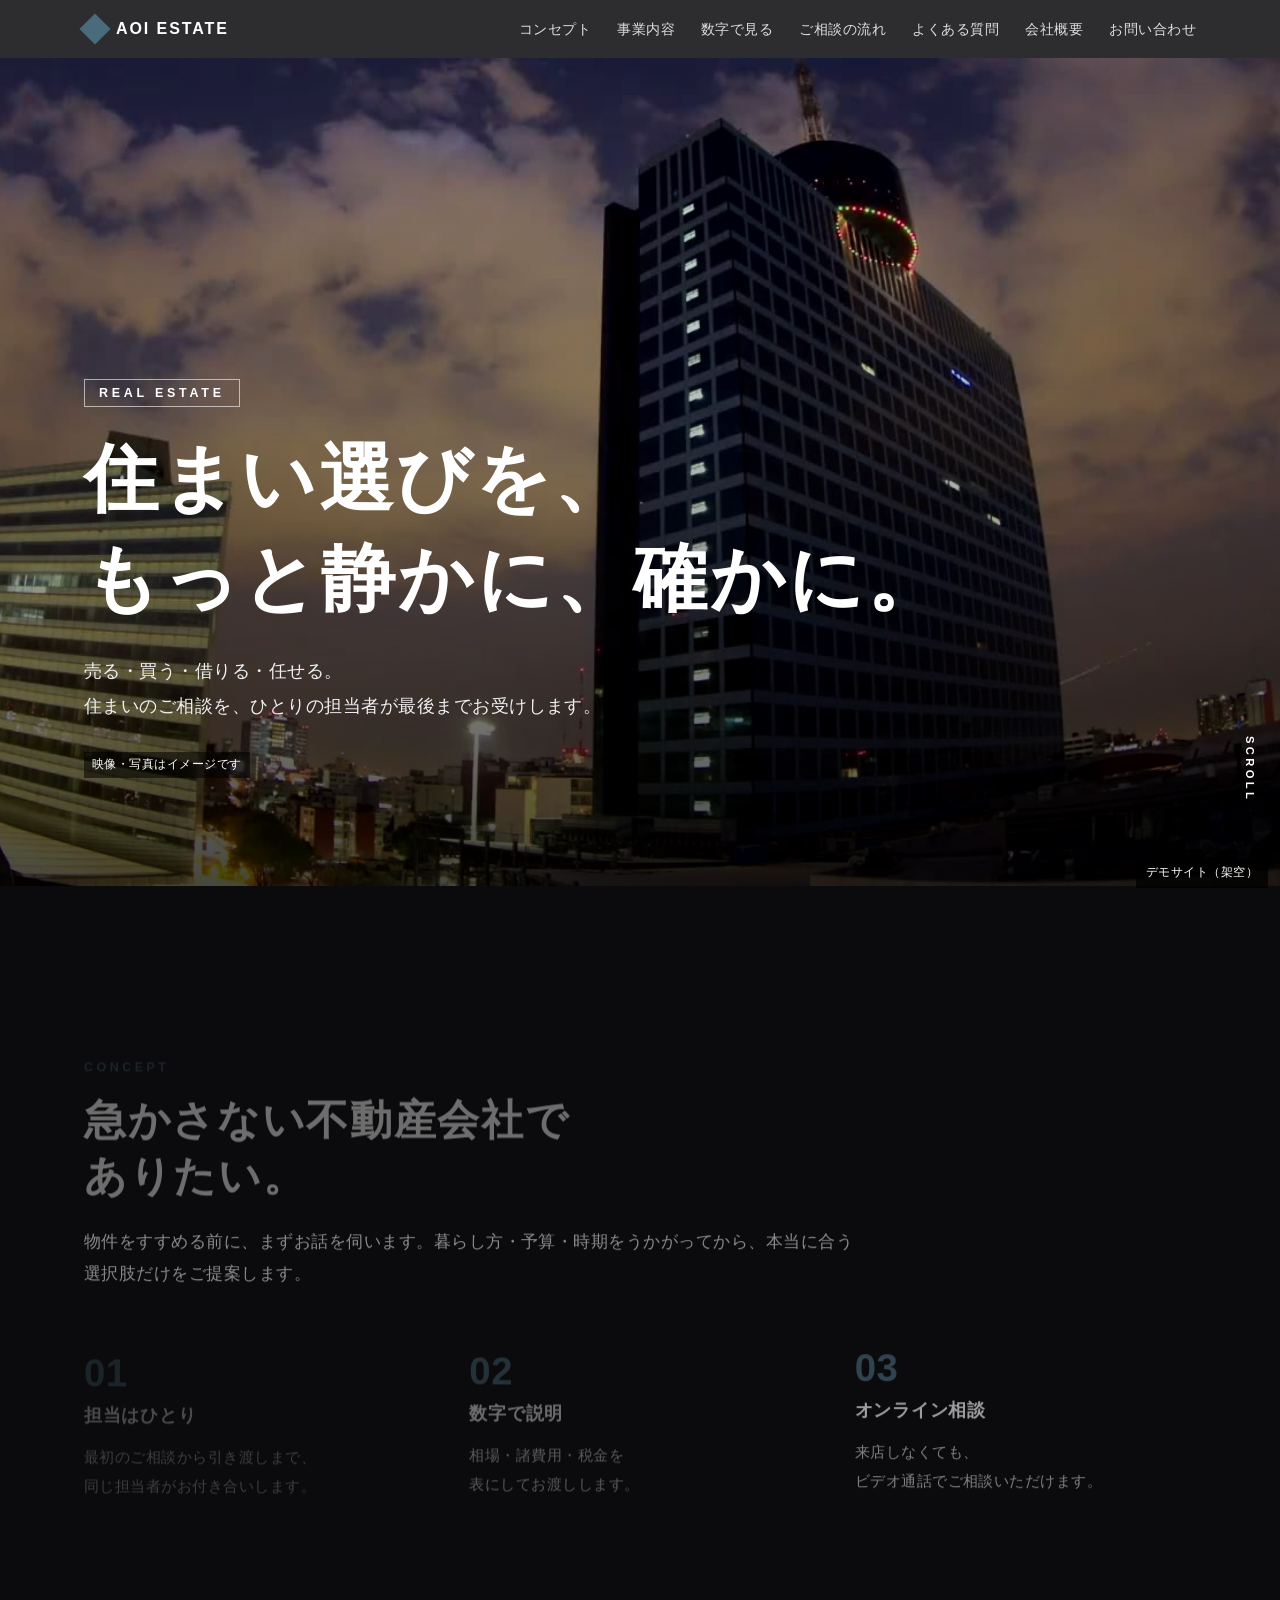
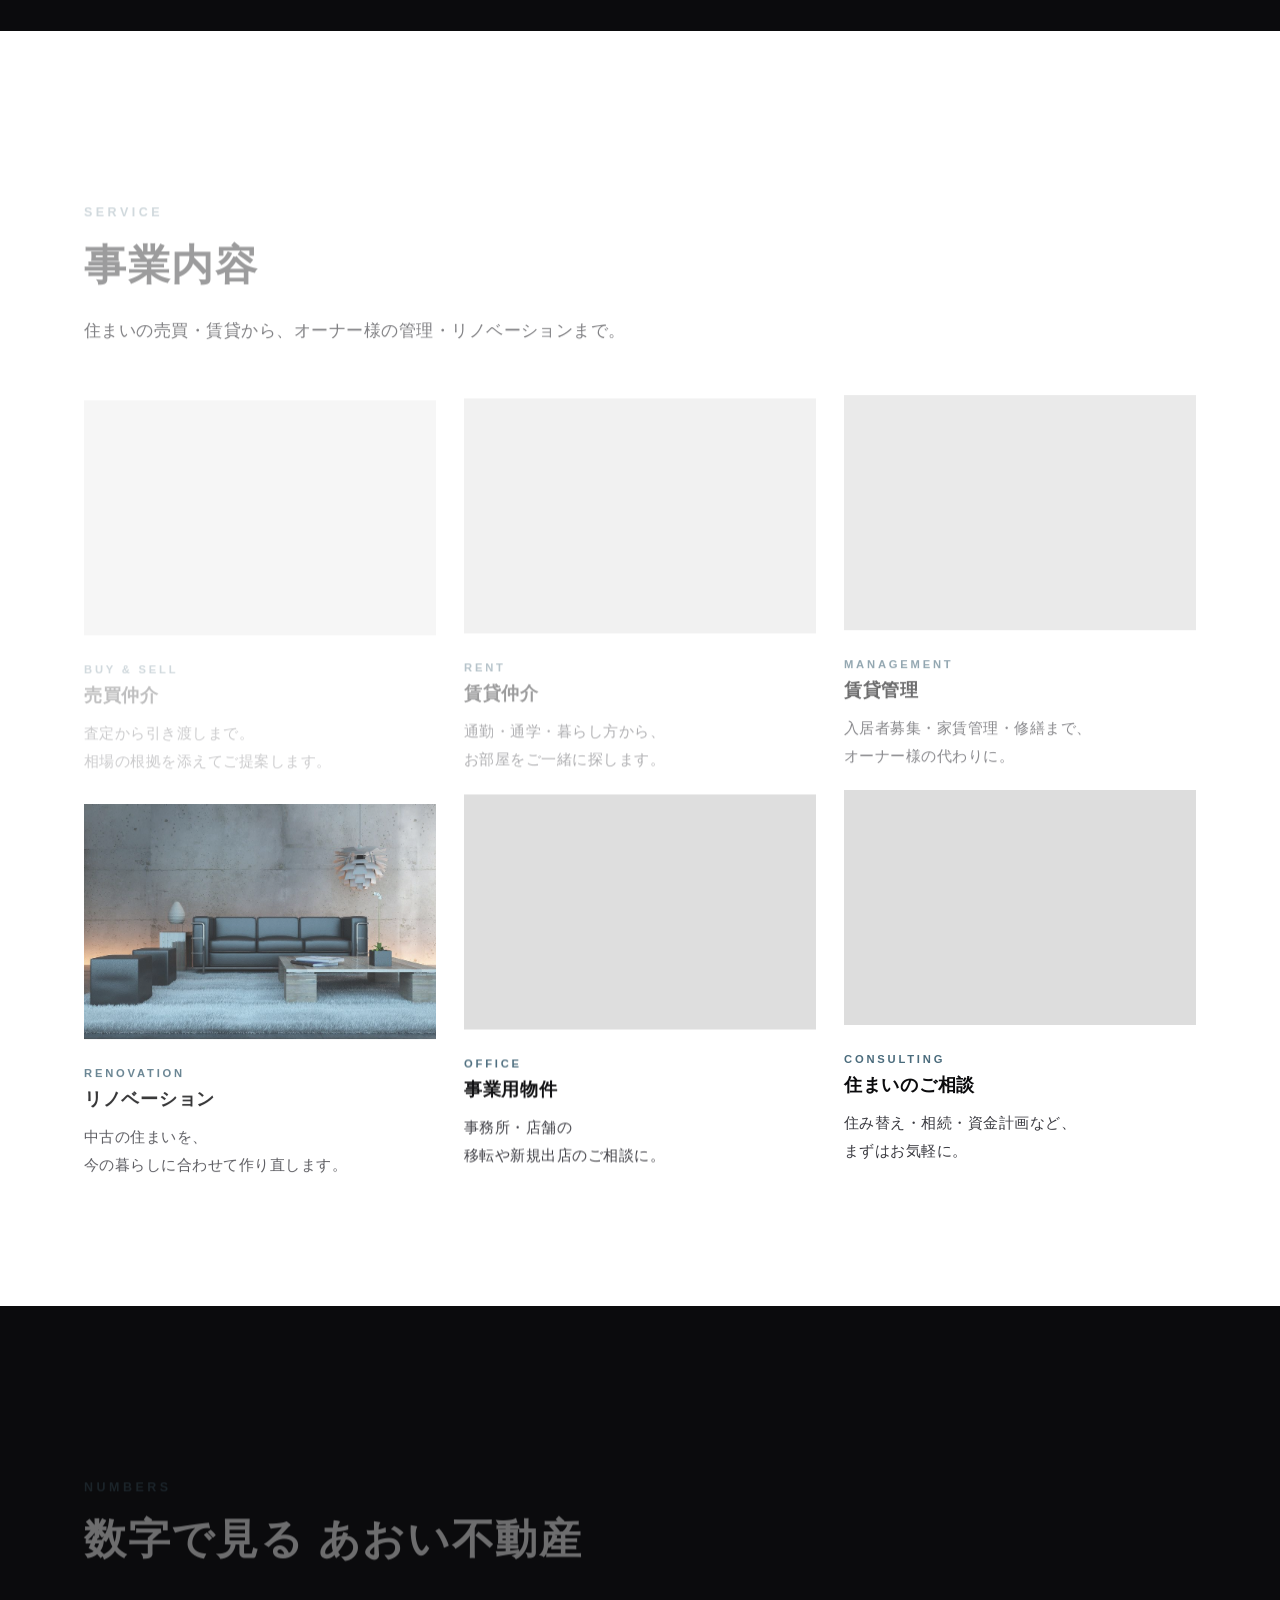
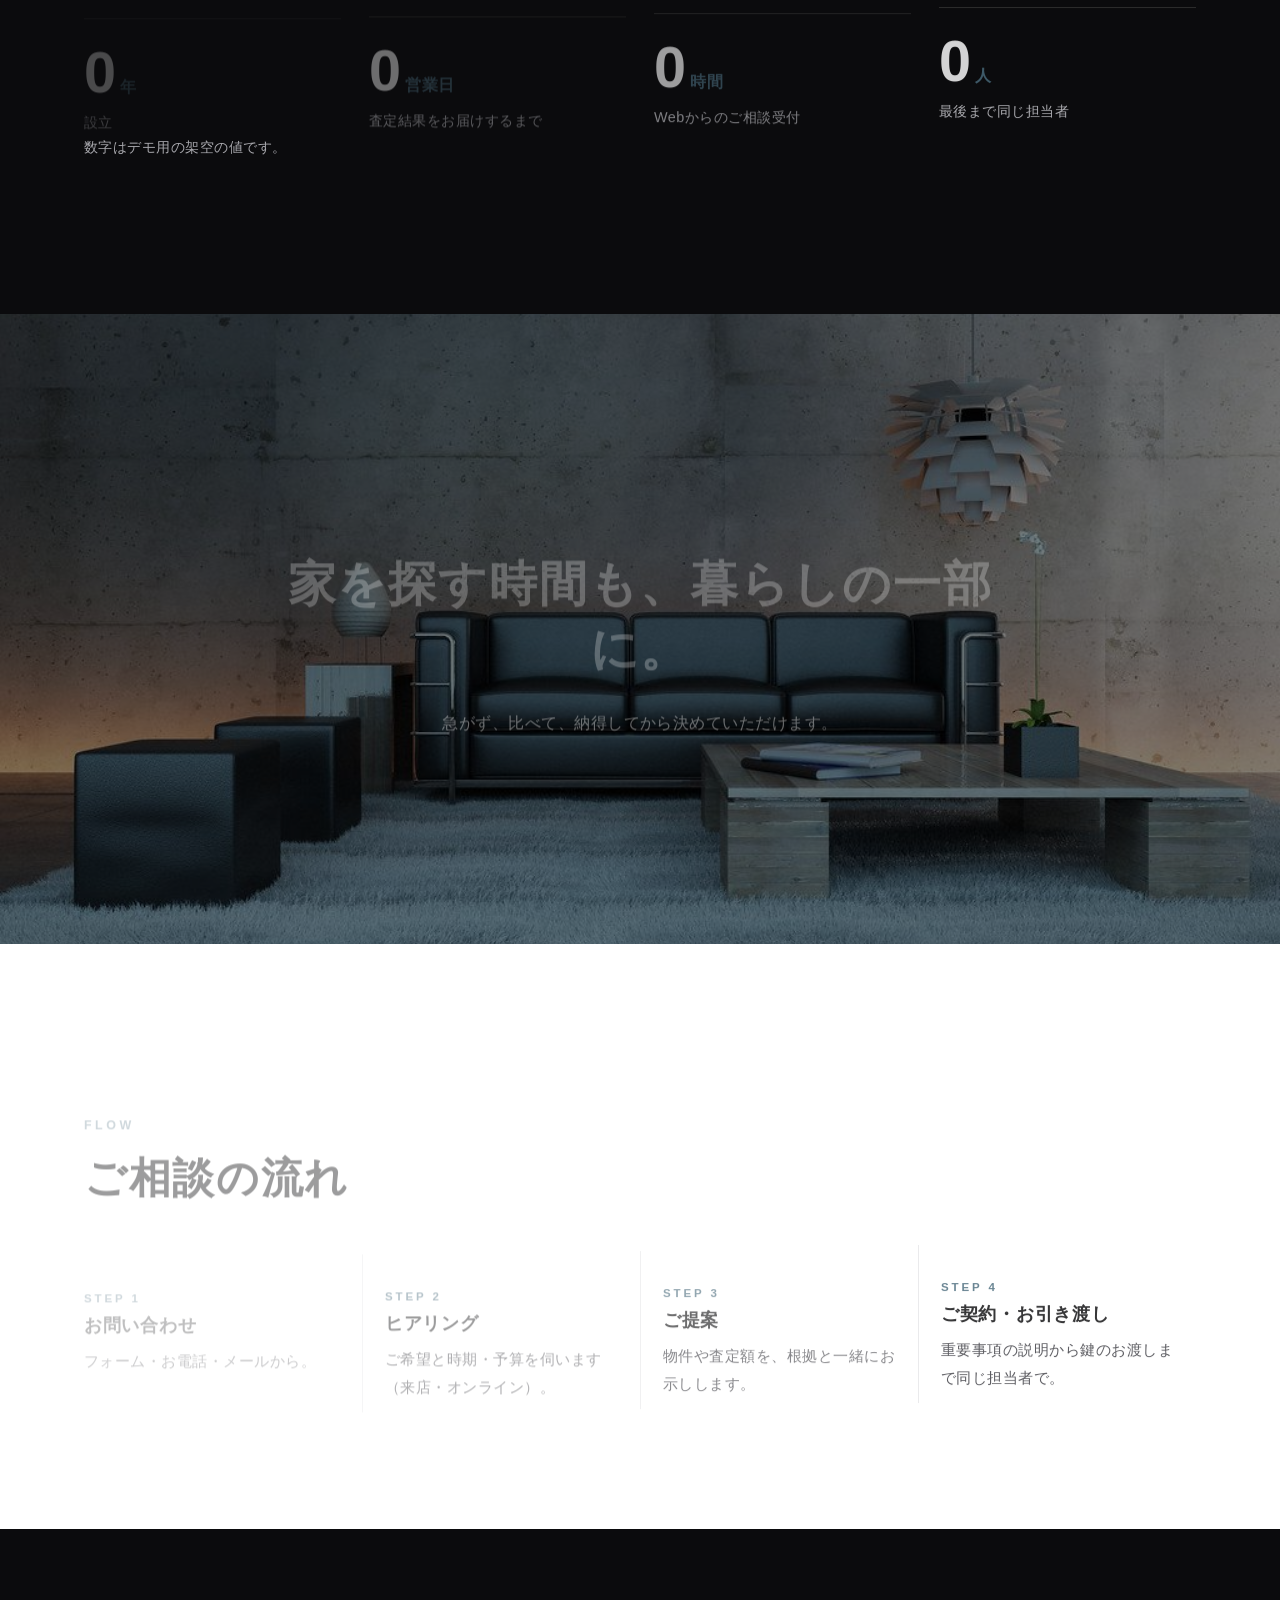
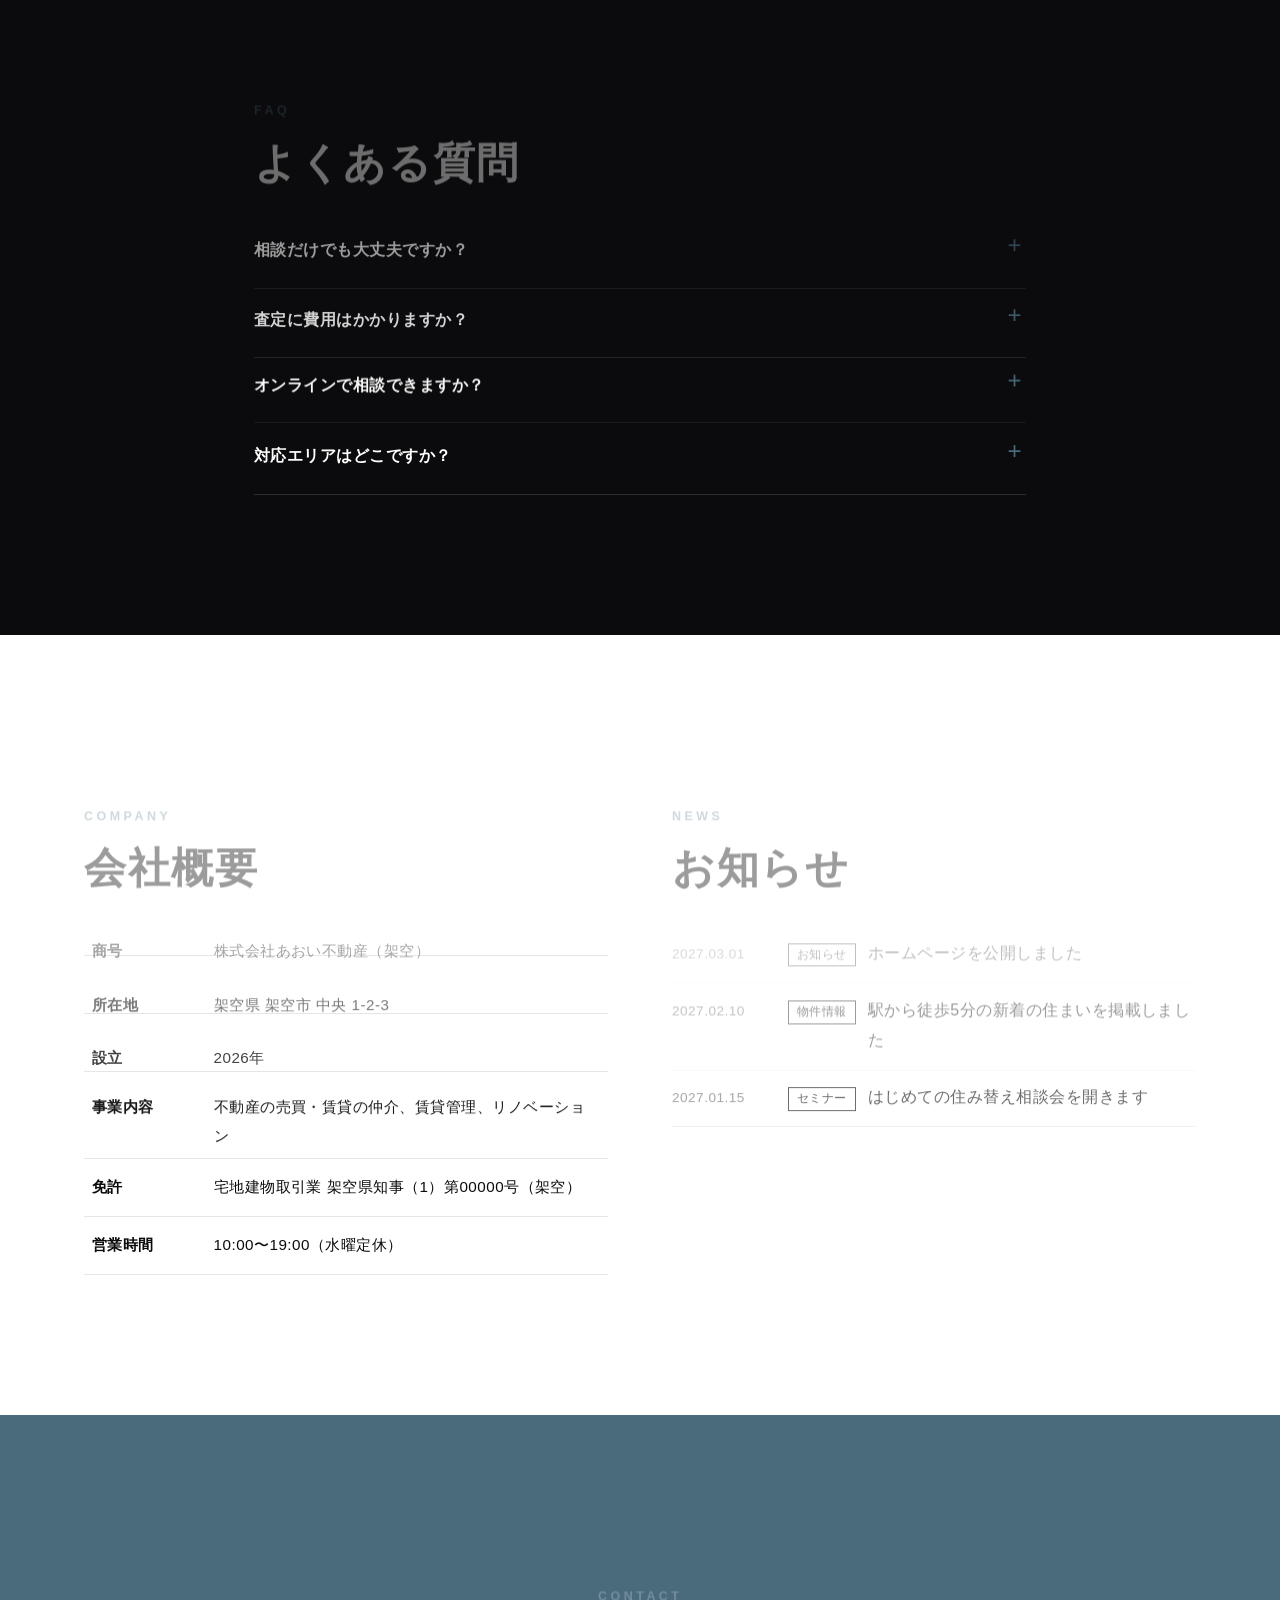
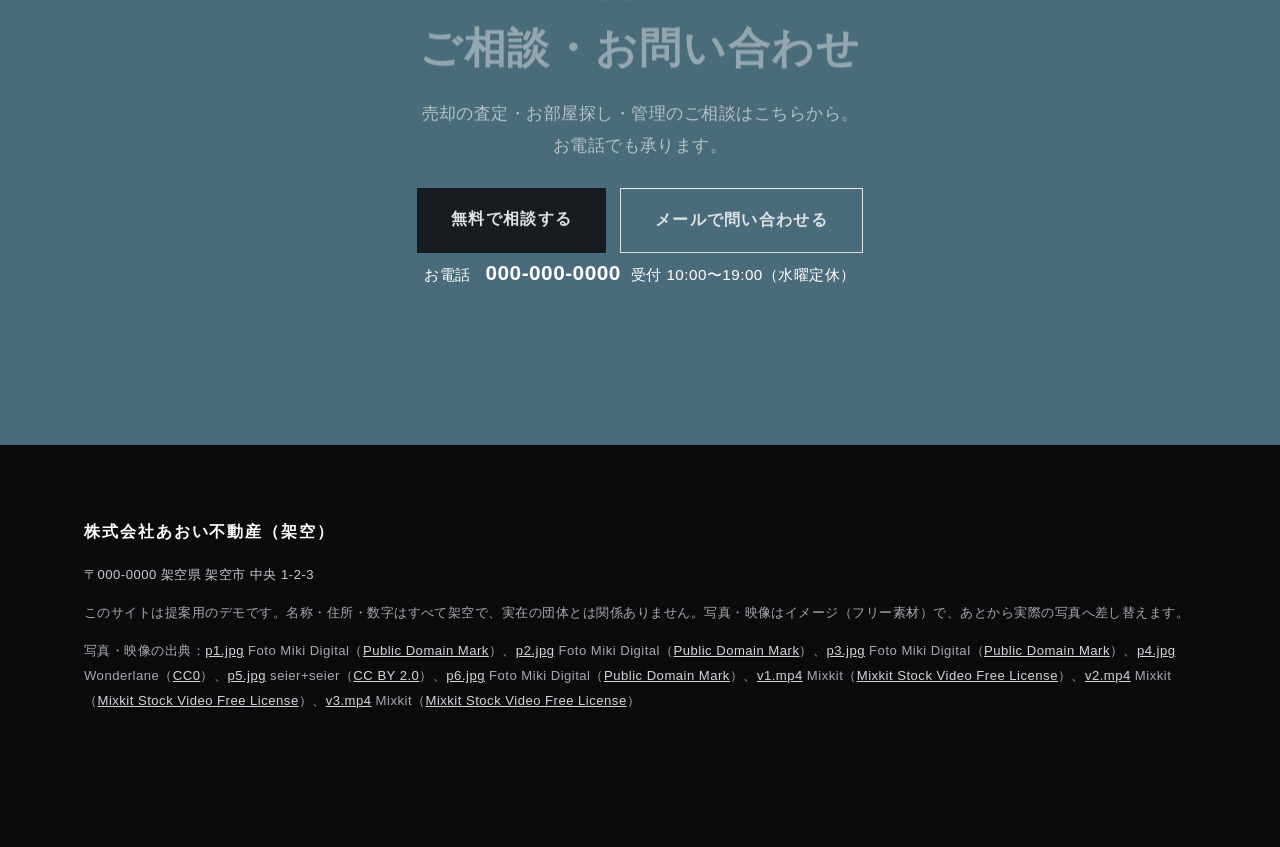
==== index.html @ 8e89cc6a "不動産会社のホームページ（デモ・架空）" ====
<!doctype html>
<html lang="ja"><head><meta charset="utf-8">
<meta name="robots" content="noindex,nofollow">
<meta http-equiv="refresh" content="0; url=realestate/">
<title>不動産会社のホームページ（デモ）</title></head>
<body><p><a href="realestate/">デモを開く</a></p></body></html>
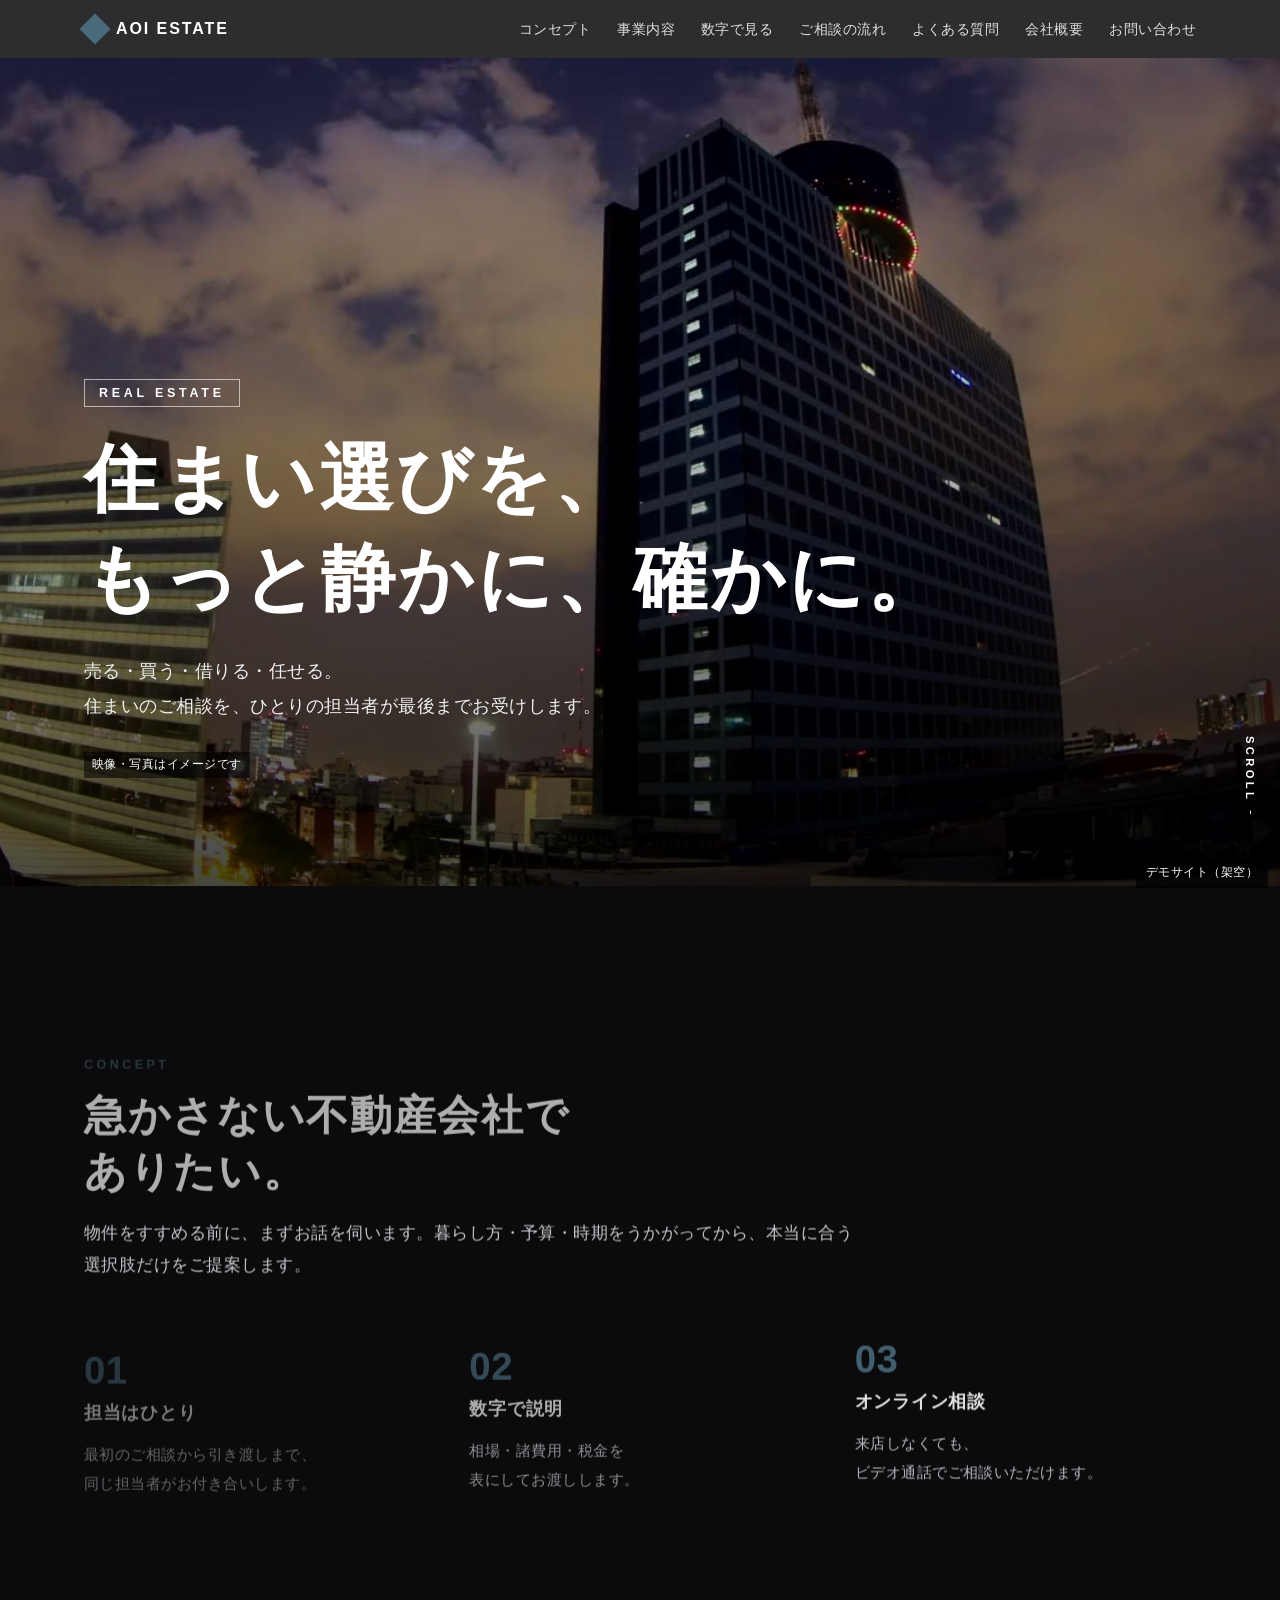
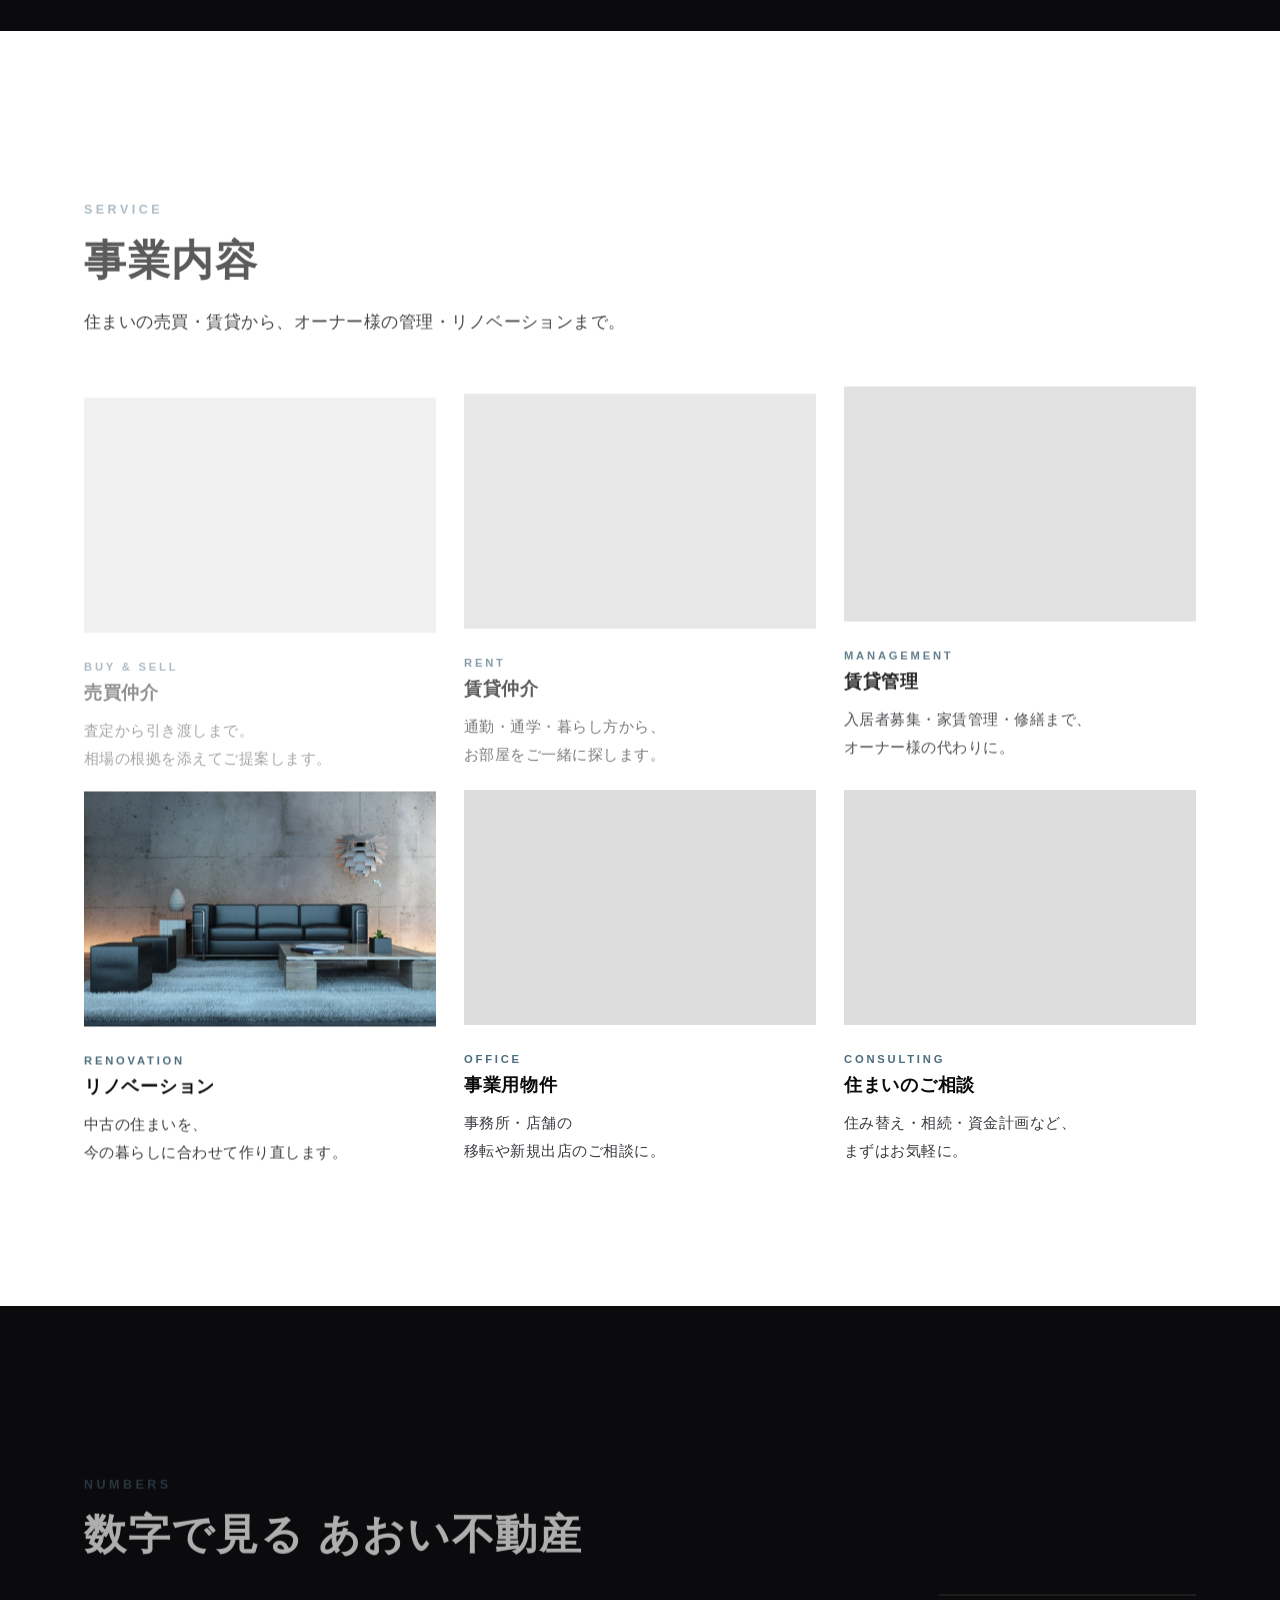
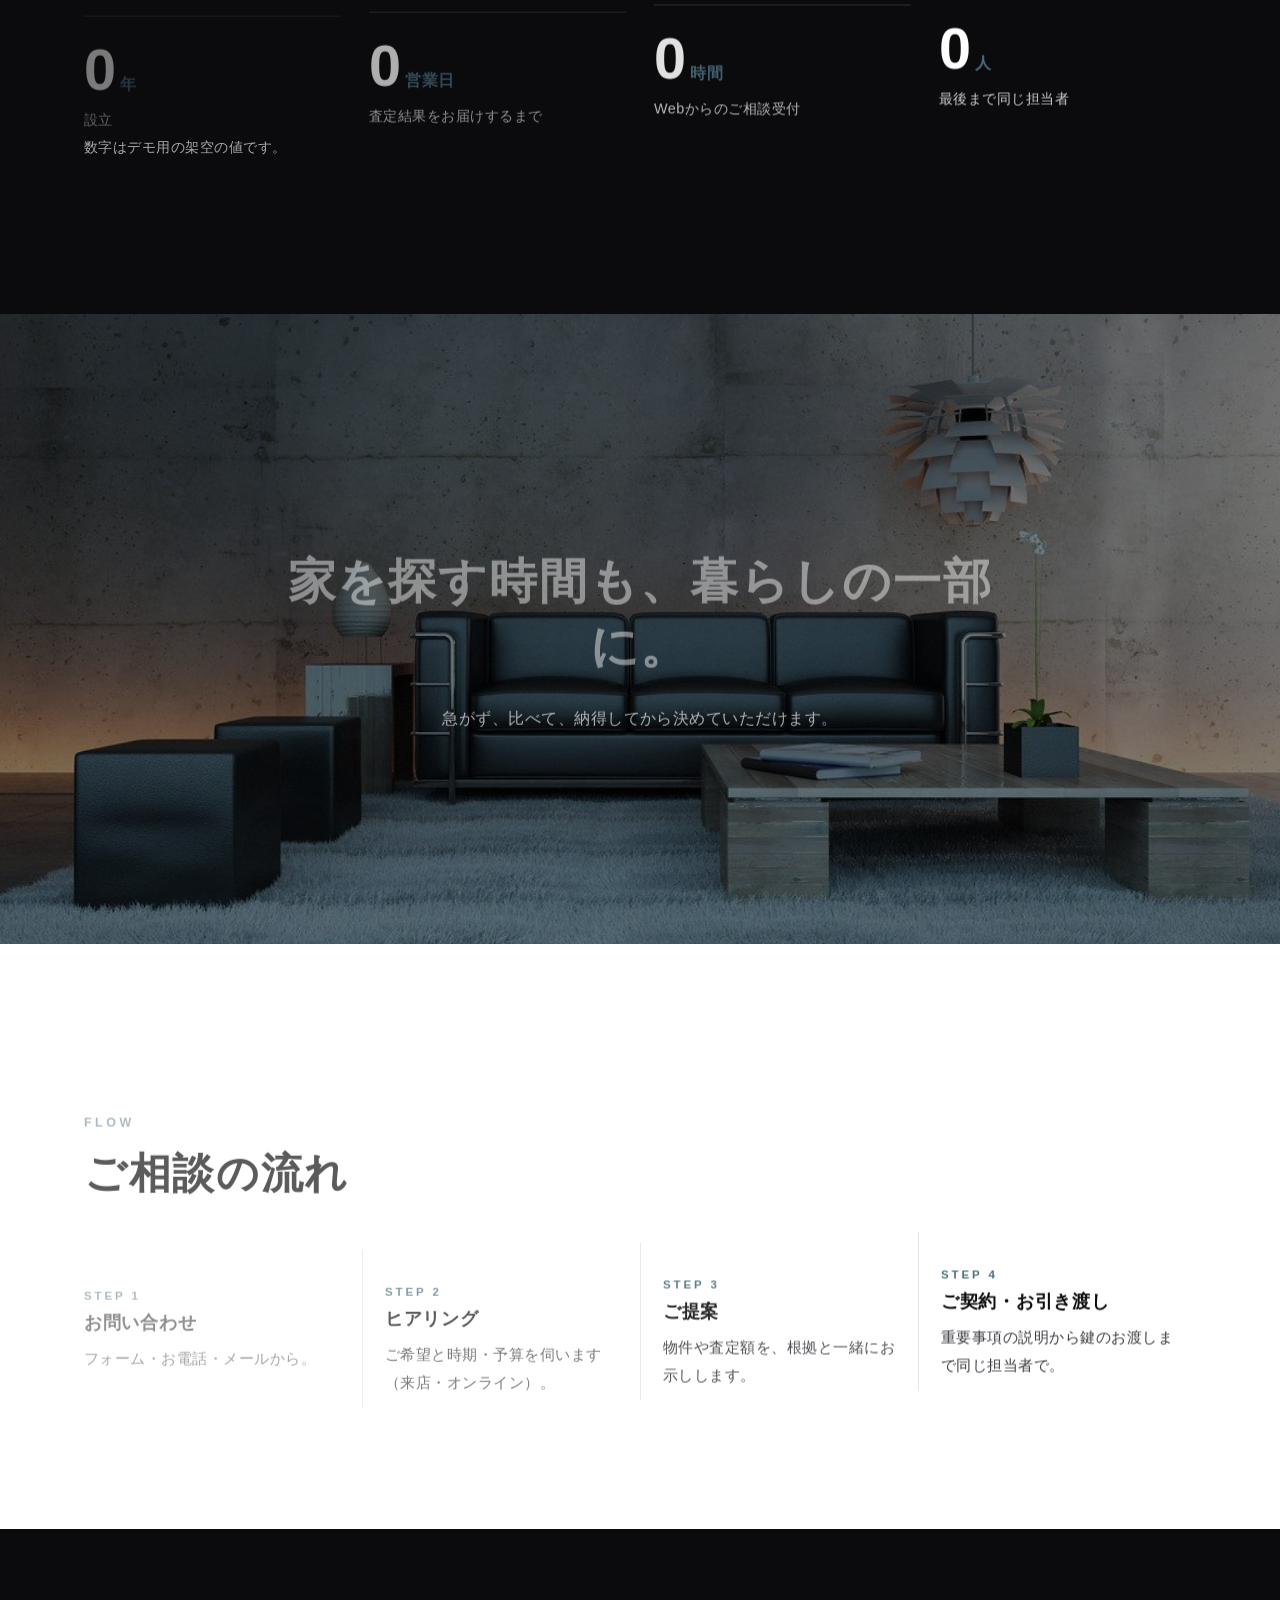
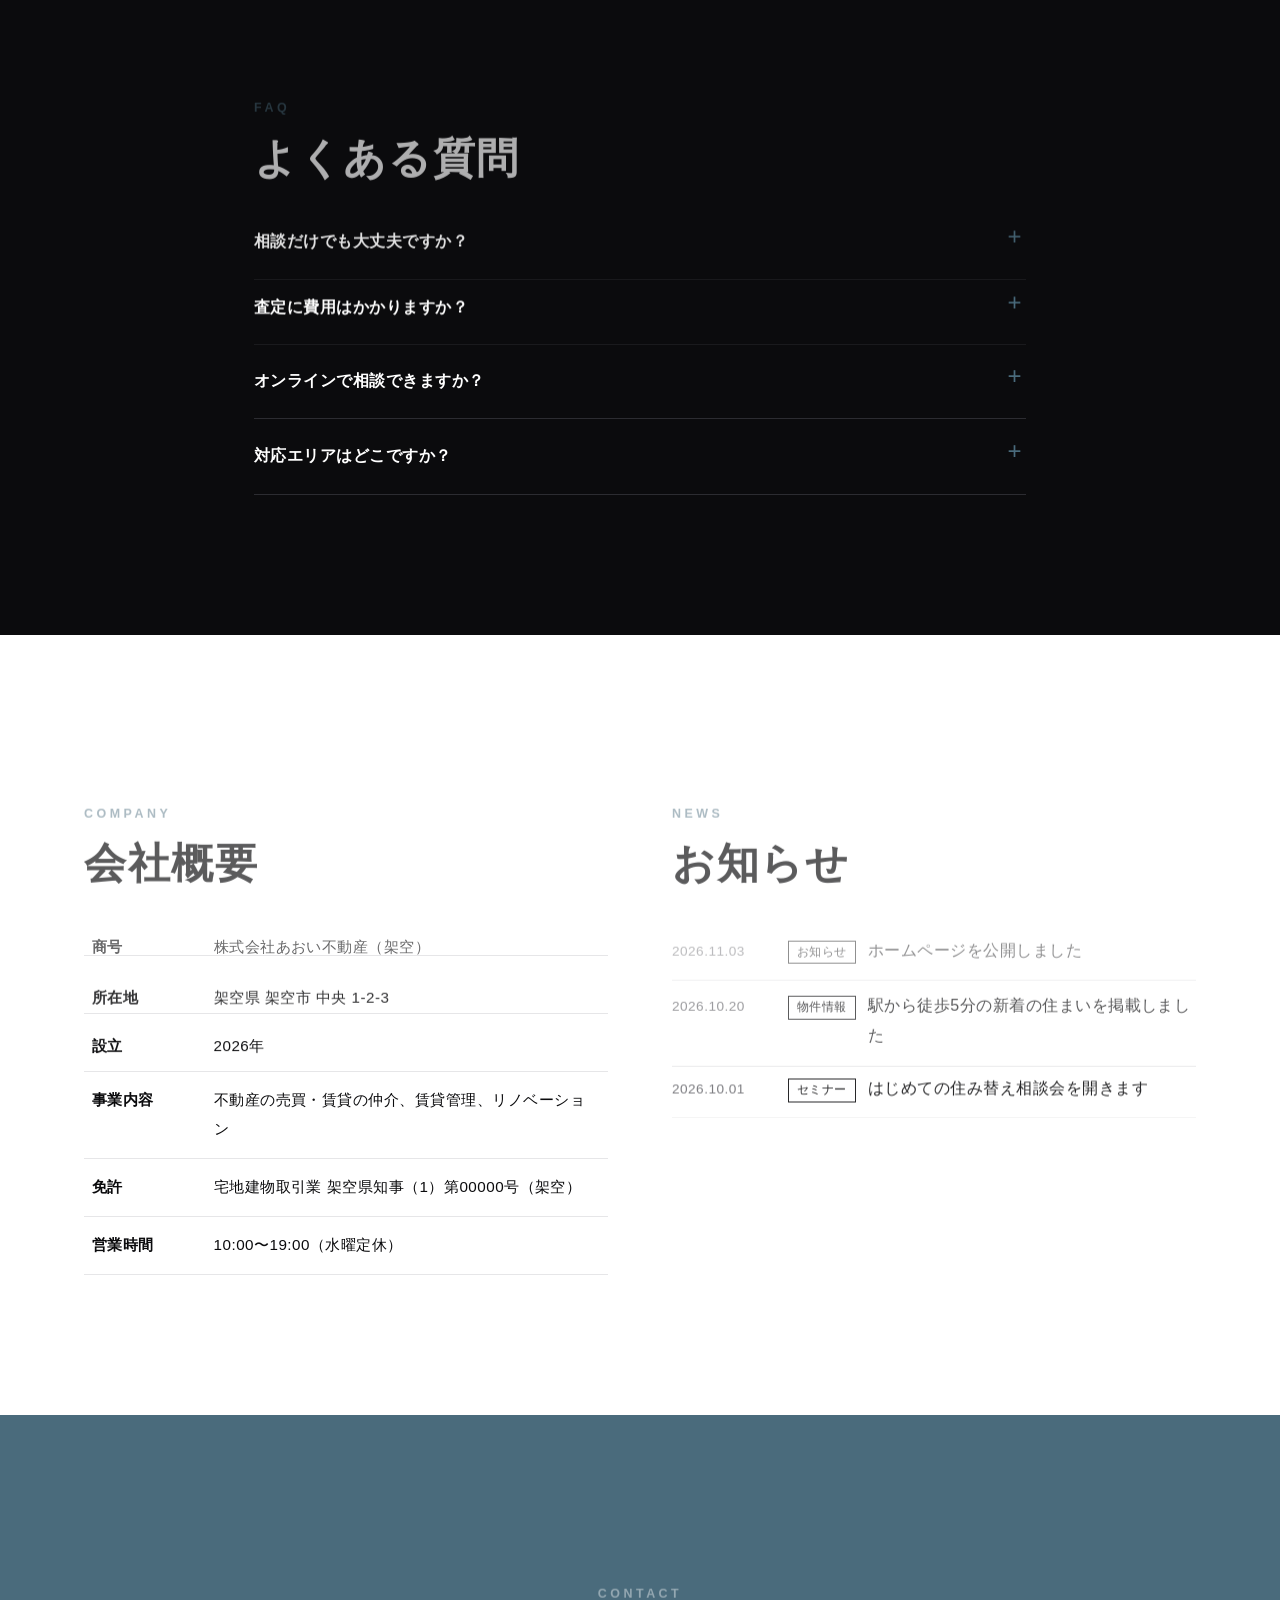
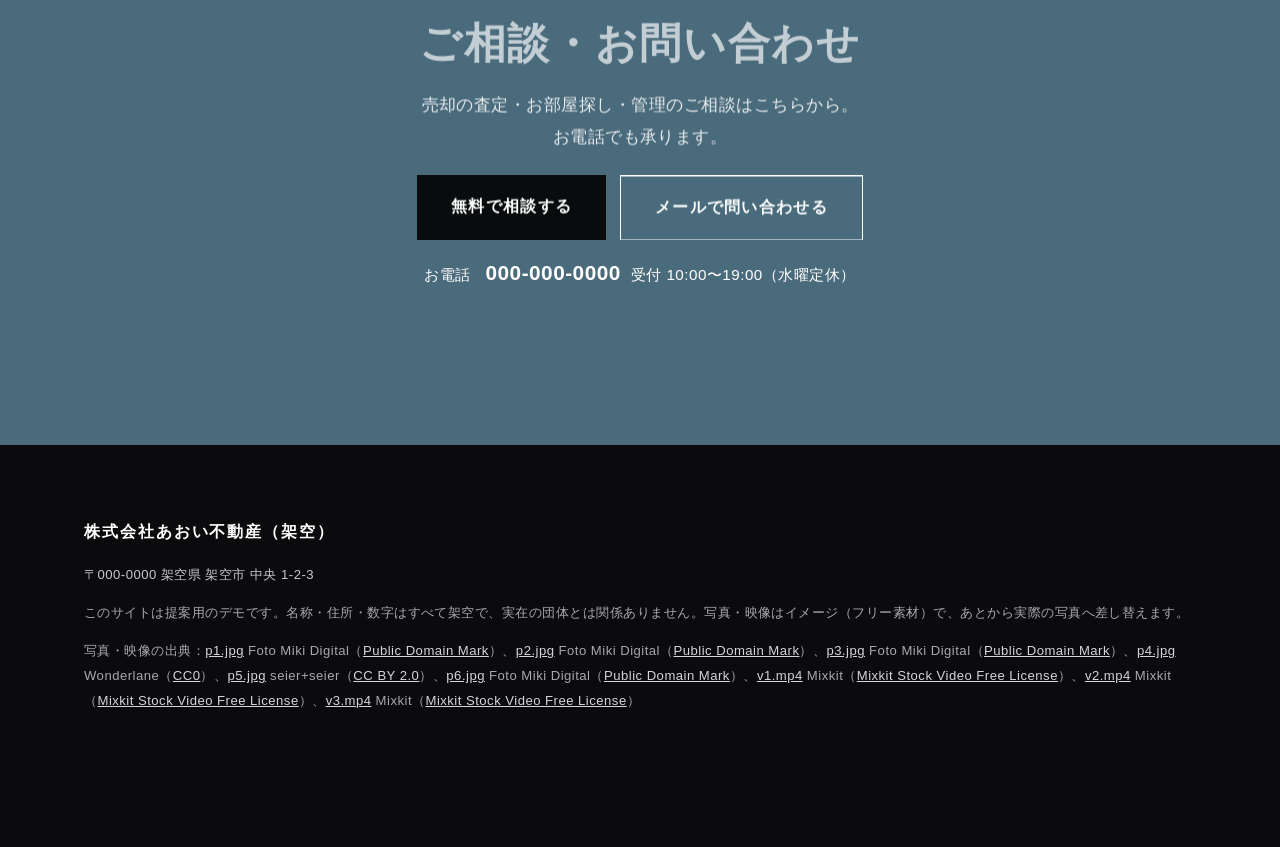
==== commit 2608e81e: "feat: ファビコンとSNS共有画像を追加（公開前検査の🔴2件を解消） Co-Authored-By: Claude Opus 5.5 <noreply@anthropic.com>" ====
--- a/index.html
+++ b/index.html
@@ -1,6 +1,16 @@
 <!doctype html>
 <html lang="ja"><head><meta charset="utf-8">
+<meta name="viewport" content="width=device-width, initial-scale=1">
 <meta name="robots" content="noindex,nofollow">
 <meta http-equiv="refresh" content="0; url=realestate/">
-<title>不動産会社のホームページ（デモ）</title></head>
+<title>不動産会社のホームページ（デモ）</title>
+<meta name="description" content="架空の不動産会社「あおい不動産」の公式サイトのデモです。売買・賃貸・管理・リノベーションまで、住まいの相談を1か所で。">
+<meta property="og:title" content="株式会社あおい不動産（架空）">
+<meta property="og:description" content="架空の不動産会社「あおい不動産」の公式サイトのデモです。売買・賃貸・管理・リノベーションまで、住まいの相談を1か所で。">
+<meta property="og:type" content="website">
+<meta property="og:url" content="https://ai-flow-architect.github.io/realestate-site-demo/">
+<meta property="og:image" content="https://ai-flow-architect.github.io/realestate-site-demo/assets/realestate/og.jpg">
+<meta name="twitter:card" content="summary_large_image">
+<link rel="icon" href="assets/realestate/favicon.svg" type="image/svg+xml">
+</head>
 <body><p><a href="realestate/">デモを開く</a></p></body></html>
